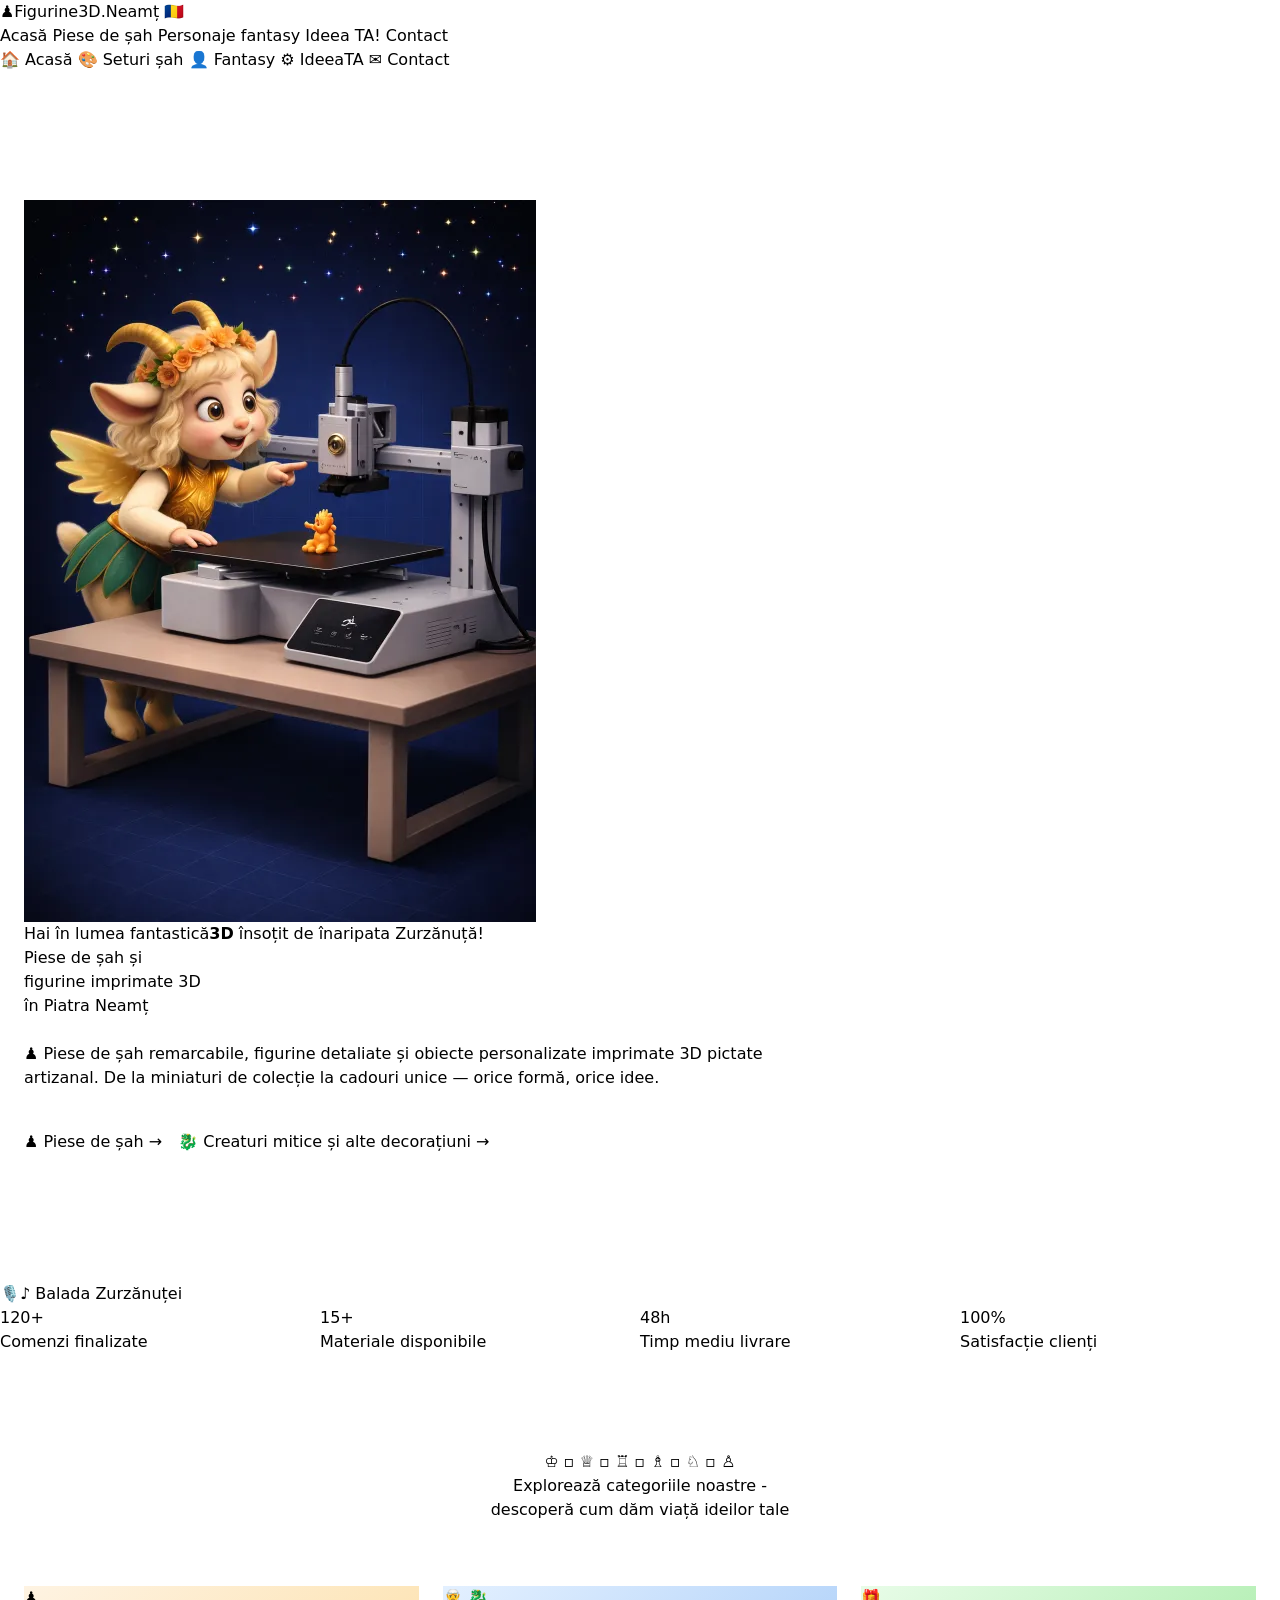
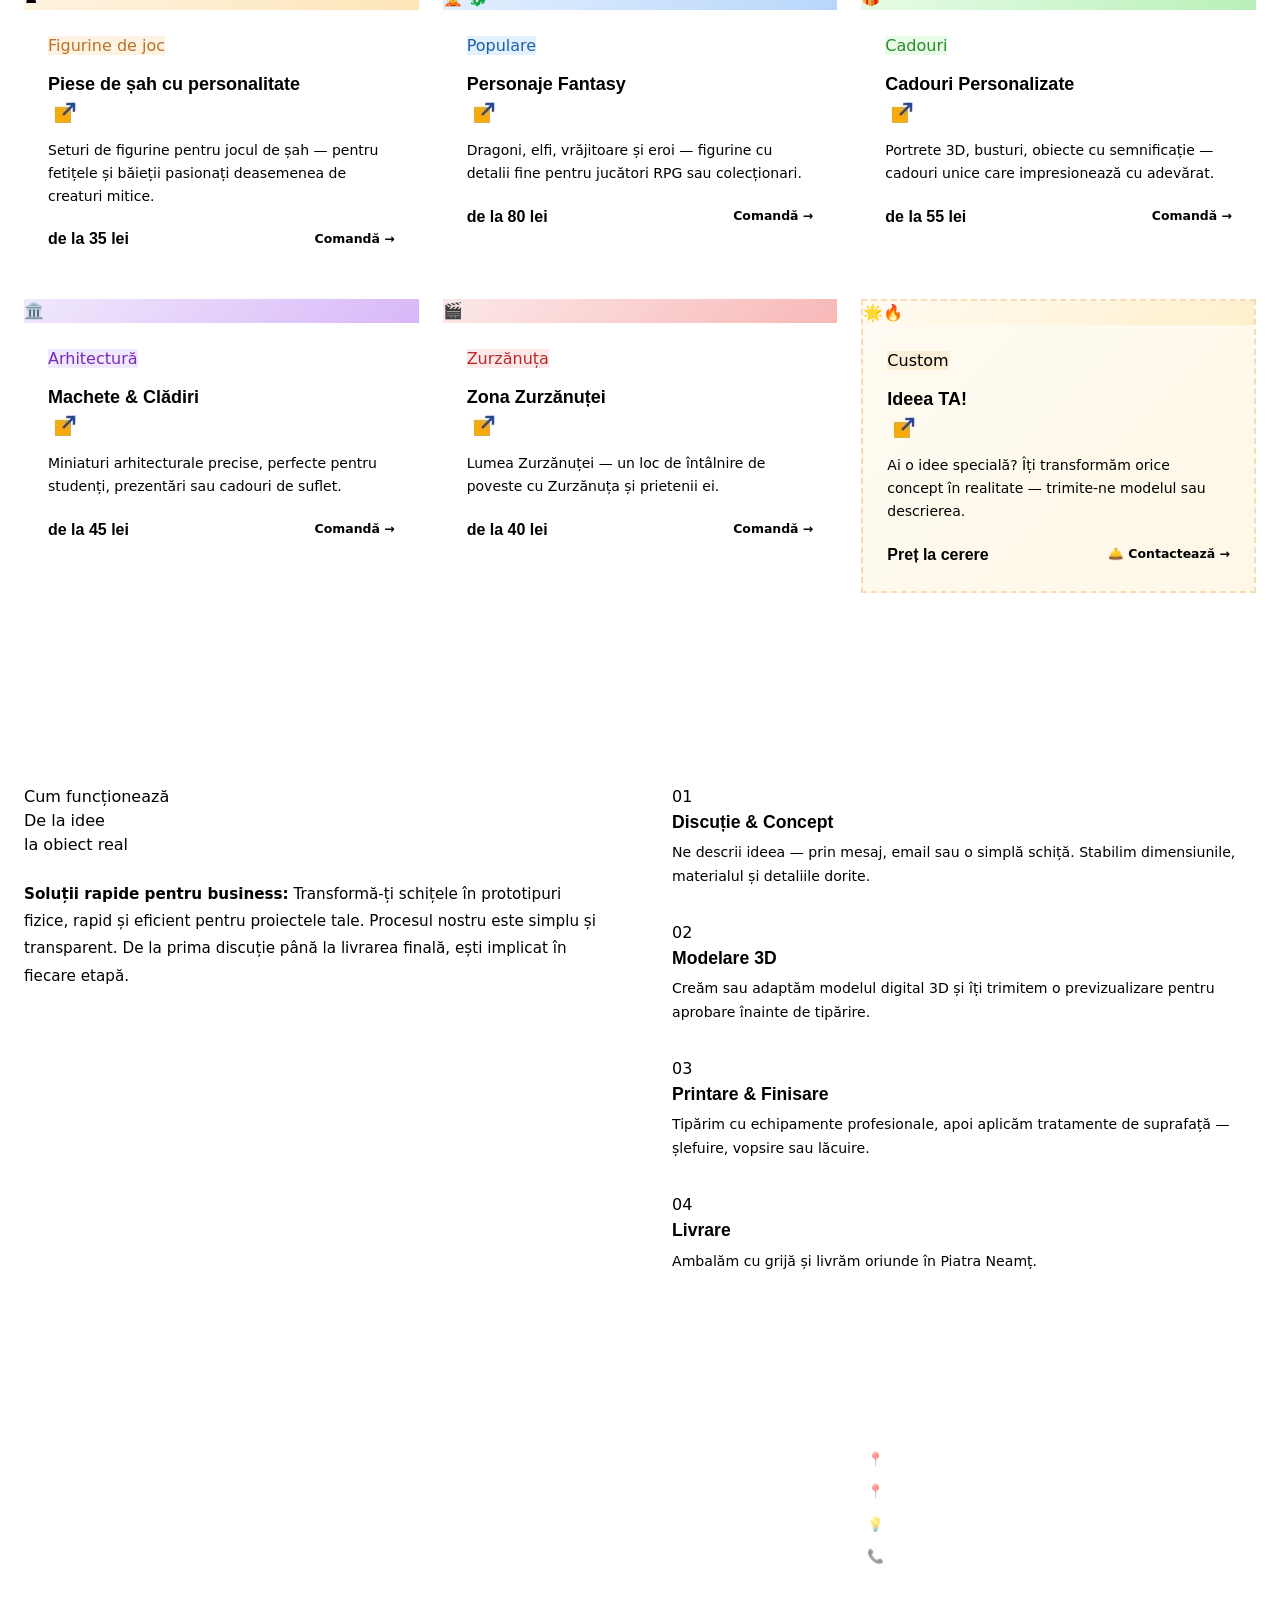
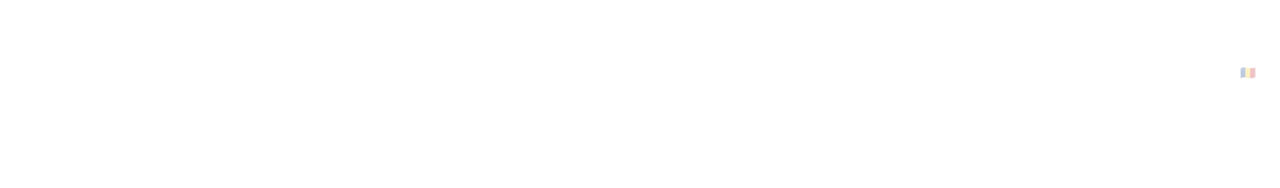
==== index.html @ 8fbb440c "Add files via upload" ====
<!DOCTYPE html>

<html lang="ro"><head><meta http-equiv="Content-Type" content="text/html; charset=UTF-8">
    
  <meta name="viewport" content="width=device-width, initial-scale=1.0">
  <title>Piese de șah imprimate 3D în Piatra Neamț | Figurine3D Neamț</title>
  <meta name="description" content="Realizăm piese de șah imprimate 3D în Piatra Neamț. Figurine personalizate, seturi unice și cadouri creative.">
  <meta name="keywords" content="piese sah 3D, imprimare 3D Piatra Neamt, figurine 3D, set sah 3D, sah personalizat, printare 3D Neamt">
  <meta name="robots" content="index, follow">

    <!-- Open Graph pentru Facebook / WhatsApp -->
  <meta property="og:title" content="Piese de șah 3D în Piatra Neamț – modele personalizate" />
  <meta property="og:description" content="Atelier 3D în Piatra Neamț – piese de șah, personaje fantasy și obiecte personalizate imprimate și pictate manual." />
  <meta property="og:image" content="https://figurine3d.page.gd/img/imprimare_piese_sah_3D.webp" />
  <meta property="og:url" content="https://figurine3d.page.gd/" />
  <meta property="og:type" content="website" />
  <meta property="og:locale" content="ro_RO" />

    <!-- Twitter Card -->
  <meta name="twitter:card" content="summary_large_image" />
  <meta name="twitter:title" content="Piese de Șah 3D Imprimate Piatra Neamț" />
  <meta name="twitter:description" content="Figurine 3D artizanale – de la șah la dragoni!" />
  <meta name="twitter:image" content="https://figurine3d.page.gd/img/imprimare_piese_sah_3D.webp" />

  <link rel="canonical" href="https://figurine3d.page.gd">
  <link rel="icon" type="image/svg+xml" href="./css/favicon.svg">
  <link rel="stylesheet" href="./css/style.css">
  <script src="./css/resource"></script><style type="text/css" id="operaUserStyle"></style><style type="text/css" id="operaUserStyle"></style>

  <script type="application/ld+json">
  {
    "@context": "https://schema.org",
    "@type": "LocalBusiness",
    "name": "Figurine3D Neamț",
    "image": "https://figurine3d.page.gd/img/imprimare_piese_sah_3D.webp",
    "address": {
      "@type": "PostalAddress",
      "addressLocality": "Piatra Neamț",
      "addressRegion": "Neamț",
      "addressCountry": "RO"
    },
    "url": "https://figurine3d.page.gd",
    "description": "Atelier de imprimare 3D în Piatra Neamț. Realizăm artizanal piese de șah, figurine și obiecte personalizate."
    "areaServed": "Piatra Neamț"
  }
  </script>

</head>
<body>

<!-- ══════════════════════════════════════
     FLOATING NAVIGATION
══════════════════════════════════════ -->
<nav id="float-nav" role="navigation" aria-label="Navigare principală" class="scrolled">
    <div class="nav-logo">♟️Figurine3D.<span>Neamț 🇷🇴</span></div>
    <div class="nav-divider"></div>
    <a href="../index.html" class="nav-link desktop-only">Acasă</a>
    <a href="../index.html#produse" class="nav-link desktop-only">Piese de șah</a>
    <a href="../figurine.html" class="nav-link desktop-only">Personaje fantasy</a>
    <a href="../index.html#despre" class="nav-link desktop-only">Ideea TA!</a>
    <a href="../contact.html" class="nav-link desktop-only">Contact</a>
    <button id="nav-toggle" aria-label="Deschide meniu" aria-expanded="false">
        <span></span><span></span><span></span>
    </button>
</nav>

<!-- Mobile Dropdown -->
<div id="nav-mobile" role="menu">
    <a href="../index.html" class="nav-link" role="menuitem">🏠 Acasă</a>
    <a href="../index.html#produse" class="nav-link" role="menuitem">🎨 Seturi șah</a>
    <a href="../figurine.html" class="nav-link" role="menuitem">👤 Fantasy</a>
    <a href="../index.html#despre" class="nav-link" role="menuitem">⚙️ IdeeaTA</a>
    <a href="../contact.html" class="nav-link" role="menuitem">✉️ Contact</a>
</div>


<!-- ══════════════════════════════════════
     HERO
══════════════════════════════════════ -->
<section id="hero">
    <div class="hero-grid"></div>
    <div class="hero-glow"></div>
    <div class="hero-glow2"></div>
    <div class="container mx-auto px-6 py-32 hero-content">
      <div class="hero-flex">

          <!-- IMAGINE STÂNGA -->
          <div class="hero-image">
              <img src="img/imprimare_piese_sah_3D.webp" alt="piesa de sah imprimata 3D in Piatra Neamt">
          </div>

          <!-- TEXT DREAPTA -->
          <div class="max-w-3xl">
            <div class="badge">Hai în lumea fantastică<b>3D</b> însoțit de înaripata Zurzănuță!</div>
            <h1 class="hero-title mb-6">
                Piese de șah și<br>
                <span class="accent">figurine imprimate 3D</span><br>
                <span class="accent2">în Piatra Neamț</span>
            </h1>
            <p class="hero-sub mb-10">
                ♟️ Piese de șah remarcabile, figurine detaliate și obiecte personalizate imprimate 3D pictate artizanal.
                De la miniaturi de colecție la cadouri unice — orice formă, orice idee.
            </p>
            <div class="flex flex-wrap gap-4">
                <a href="../index.html#produse" class="btn-primary">
                   ♟️ Piese de șah →
                </a>
                <a href="../figurine.html" class="btn-secondary">
                    🐉 Creaturi mitice și alte decorațiuni →
                </a>
            </div>
        </div>
    </div>
    <!-- Scroll indicator -->
    <div class="absolute bottom-10 left-1/2 -translate-x-1/2 flex flex-col items-center gap-2 opacity-40">
        <span style="font-size:0.65rem;letter-spacing:0.12em;color:#fff;text-transform:uppercase;">Scroll</span>
        <div style="width:1px;height:40px;background:linear-gradient(to bottom,#fff,transparent);animation:scrollLine 2s ease-in-out infinite;"></div>
    </div>
    <style>
        @keyframes scrollLine {
            0% { opacity: 0; transform: scaleY(0); transform-origin: top; }
            50% { opacity: 1; transform: scaleY(1); transform-origin: top; }
            100% { opacity: 0; transform: scaleY(1); transform-origin: bottom; }
        }
    </style>
</section>


<!-- ══════════════════════════════════════
     STATS BAR
══════════════════════════════════════ -->
<div class="stats-bar">
    <div class="music-btn-container">
        <button id="music-toggle" class="music-btn" aria-label="Balada Zurzănuței">
            <span id="music-icon">🎙️♪</span>
            <span id="music-text">Balada Zurzănuței</span>
        </button>
    </div>

    <div class="container mx-auto">
        <div class="grid grid-cols-2 md:grid-cols-4">
            <div class="stat-item reveal visible">
                <div class="stat-num">120<span class="acc">+</span></div>
                <div class="stat-label">Comenzi finalizate</div>
            </div>
            <div class="stat-item reveal visible" style="transition-delay:0.1s">
                <div class="stat-num">15<span class="acc">+</span></div>
                <div class="stat-label">Materiale disponibile</div>
            </div>
            <div class="stat-item reveal visible" style="transition-delay:0.2s">
                <div class="stat-num">48<span class="acc">h</span></div>
                <div class="stat-label">Timp mediu livrare</div>
            </div>
            <div class="stat-item reveal visible" style="transition-delay:0.3s">
                <div class="stat-num">100<span class="acc">%</span></div>
                <div class="stat-label">Satisfacție clienți</div>
            </div>
        </div>
    </div>
</div>


<!-- ══════════════════════════════════════
     PRODUSE
══════════════════════════════════════ -->
<section id="produse" class="py-24 bg-white">
    <div class="container mx-auto px-6">
        <div class="text-center mb-16 reveal visible">
            <div class="section-title">♔︎ ▫ ♕︎ ▫ ♖︎ ▫ ♗︎ ▫ ♘︎ ▫ ♙︎</div>
            <h2 class="section-title">Explorează categoriile noastre -<br>descoperă cum dăm viață ideilor tale</h2>
        </div>
        <div class="grid grid-cols-1 sm:grid-cols-2 lg:grid-cols-3 gap-6">

            <div class="product-card reveal visible">
                <a href="../contact.html"><div class="card-img" style="background:linear-gradient(135deg,#fef3e2,#fde5b8);">♟️</div></a>
                <div class="p-6">
                    <span class="tag" style="background:#fef3e2;color:#b8722a;">Figurine de joc</span>
                    <h3 class="font-bold text-lg mt-3 mb-2" style="font-family:&#39;Outfit&#39;,sans-serif;color:var(--navy)"><a href="../contact.html">Piese de șah cu personalitate<img src="img/extern.webp" alt="extern"></a></h3>
                    <p class="text-sm leading-relaxed" style="color:var(--muted)">Seturi  de figurine pentru jocul de șah —  pentru fetițele și băieții pasionați deasemenea de creaturi mitice.</p>
                    <div class="flex items-center justify-between mt-5">
                        <span class="font-bold" style="font-family:&#39;Outfit&#39;,sans-serif;color:var(--slate)">de la <span style="color:var(--accent)">35 lei</span></span>
                        <a href="../contact.html" style="font-size:0.78rem;font-weight:600;color:var(--accent);text-decoration:none;">Comandă →</a>
                    </div>
                </div>
            </div>

            <div class="product-card reveal visible" style="transition-delay:0.1s">
                <a href="../figurine.html"><div class="card-img" style="background:linear-gradient(135deg,#e3f0ff,#b8d6fa);">🧝 🐉</div></a>
                <div class="p-6">
                    <span class="tag" style="background:#e3f0ff;color:#1e5fa0;">Populare</span>
                    <h3 class="font-bold text-lg mt-3 mb-2" style="font-family:&#39;Outfit&#39;,sans-serif;color:var(--navy)"><a href="../figurine.html">Personaje Fantasy<img src="img/extern.webp" alt="extern"></a></h3>
                    <p class="text-sm leading-relaxed" style="color:var(--muted)">Dragoni, elfi, vrăjitoare și eroi — figurine cu detalii fine pentru jucători RPG sau colecționari.</p>
                    <div class="flex items-center justify-between mt-5">
                        <span class="font-bold" style="font-family:&#39;Outfit&#39;,sans-serif;color:var(--slate)">de la <span style="color:var(--accent)">80 lei</span></span>
                        <a href="../figurine.html" style="font-size:0.78rem;font-weight:600;color:var(--accent);text-decoration:none;">Comandă →</a>
                    </div>
                </div>
            </div>

            <div class="product-card reveal visible" style="transition-delay:0.2s">
                <a href="../contact.html"><div class="card-img" style="background:linear-gradient(135deg,#e8fce8,#b8f0b8);">🎁</div></a>
                <div class="p-6">
                    <span class="tag" style="background:#e8fce8;color:#2a8a2a;">Cadouri</span>
                    <h3 class="font-bold text-lg mt-3 mb-2" style="font-family:&#39;Outfit&#39;,sans-serif;color:var(--navy)"><a href="../contact.html">Cadouri Personalizate<img src="img/extern.webp" alt="extern"></a></h3>
                    <p class="text-sm leading-relaxed" style="color:var(--muted)">Portrete 3D, busturi, obiecte cu semnificație — cadouri unice care impresionează cu adevărat.</p>
                    <div class="flex items-center justify-between mt-5">
                        <span class="font-bold" style="font-family:&#39;Outfit&#39;,sans-serif;color:var(--slate)">de la <span style="color:var(--accent)">55 lei</span></span>
                        <a href="../contact.html" style="font-size:0.78rem;font-weight:600;color:var(--accent);text-decoration:none;">Comandă →</a>
                    </div>
                </div>
            </div>

            <div class="product-card reveal visible" style="transition-delay:0.1s">
                <a href="../contact.html"><div class="card-img" style="background:linear-gradient(135deg,#f0e8fc,#d8b8f8);">🏛️</div></a>
                <div class="p-6">
                    <span class="tag" style="background:#f0e8fc;color:#7a2ab8;">Arhitectură</span>
                    <h3 class="font-bold text-lg mt-3 mb-2" style="font-family:&#39;Outfit&#39;,sans-serif;color:var(--navy)"><a href="../contact.html">Machete &amp; Clădiri<img src="img/extern.webp" alt="extern"></a></h3>
                    <p class="text-sm leading-relaxed" style="color:var(--muted)">Miniaturi arhitecturale precise, perfecte pentru studenți, prezentări sau cadouri de suflet.</p>
                    <div class="flex items-center justify-between mt-5">
                        <span class="font-bold" style="font-family:&#39;Outfit&#39;,sans-serif;color:var(--slate)">de la <span style="color:var(--accent)">45 lei</span></span>
                        <a href="../contact.html" style="font-size:0.78rem;font-weight:600;color:var(--accent);text-decoration:none;">Comandă →</a>
                    </div>
                </div>
            </div>

            <div class="product-card reveal visible" style="transition-delay:0.2s">
                <a href="../contact.html"><div class="card-img" style="background:linear-gradient(135deg,#fce8e8,#f8b8b8);">🎬</div></a>
                <div class="p-6">
                    <span class="tag" style="background:#fce8e8;color:#b82a2a;">Zurzănuța</span>
                    <h3 class="font-bold text-lg mt-3 mb-2" style="font-family:&#39;Outfit&#39;,sans-serif;color:var(--navy)"><a href="../contact.html">Zona Zurzănuței<img src="img/extern.webp" alt="extern"></a></h3>
                    <p class="text-sm leading-relaxed" style="color:var(--muted)">Lumea Zurzănuței — un loc de întâlnire de poveste cu Zurzănuța și prietenii ei.</p>
                    <div class="flex items-center justify-between mt-5">
                        <span class="font-bold" style="font-family:&#39;Outfit&#39;,sans-serif;color:var(--slate)">de la <span style="color:var(--accent)">40 lei</span></span>
                        <a href="../contact.html" style="font-size:0.78rem;font-weight:600;color:var(--accent);text-decoration:none;">Comandă →</a>
                    </div>
                </div>
            </div>

            <div class="product-card reveal visible" style="transition-delay:0.3s;border:2px dashed rgba(232,168,76,0.35);background:linear-gradient(135deg,#fffbf2,#fff8e8);">
                <a href="../contact.html"><div class="card-img" style="background:linear-gradient(135deg,#fffbf2,#fff0cc);">🌟🔥</div></a>
                <div class="p-6">
                    <span class="tag" style="background:rgba(232,168,76,0.15);color:var(--accent);">Custom</span>
                    <h3 class="font-bold text-lg mt-3 mb-2" style="font-family:&#39;Outfit&#39;,sans-serif;color:var(--navy)"><a href="../contact.html">Ideea TA!<img src="img/extern.webp" alt="extern"></a></h3>
                    <p class="text-sm leading-relaxed" style="color:var(--muted)">Ai o idee specială? Îți transformăm orice concept în realitate — trimite-ne modelul sau descrierea.</p>
                    <div class="flex items-center justify-between mt-5">
                        <span class="font-bold" style="font-family:&#39;Outfit&#39;,sans-serif;color:var(--slate)">Preț <span style="color:var(--accent)">la cerere</span></span>
                        <a href="../contact.html" style="font-size:0.78rem;font-weight:600;color:var(--accent);text-decoration:none;">🛎️ Contactează →</a>
                    </div>
                </div>
            </div>

        </div>
    </div>
</section>


<!-- ══════════════════════════════════════
     PROCES
══════════════════════════════════════ -->
<section id="proces" class="py-24" style="background:var(--light)">
    <div class="container mx-auto px-6">
        <div class="grid md:grid-cols-2 gap-16 items-start">
            <div class="reveal visible">
                <div class="section-label">Cum funcționează</div>
                <h2 class="section-title mb-6">De la idee<br>la obiect real</h2>
                <p style="color:var(--muted);line-height:1.8;font-size:0.95rem;">
                    <b>Soluții rapide pentru business:</b> Transformă-ți schițele în prototipuri fizice,
		    rapid și eficient pentru proiectele tale. Procesul nostru este simplu și transparent.
		    De la prima discuție până la livrarea finală, ești implicat în fiecare etapă.
                </p>
            </div>
            <div class="flex flex-col gap-8">

                <div class="process-step reveal visible">
                    <div class="step-num">01</div>
                    <div>
                        <h4 style="font-family:&#39;Outfit&#39;,sans-serif;font-weight:700;font-size:1.1rem;color:var(--navy);margin-bottom:6px;">Discuție &amp; Concept</h4>
                        <p style="color:var(--muted);font-size:0.88rem;line-height:1.7;">Ne descrii ideea — prin mesaj, email sau o simplă schiță. Stabilim dimensiunile, materialul și detaliile dorite.</p>
                    </div>
                </div>

                <div class="process-step reveal visible" style="transition-delay:0.15s">
                    <div class="step-num">02</div>
                    <div>
                        <h4 style="font-family:&#39;Outfit&#39;,sans-serif;font-weight:700;font-size:1.1rem;color:var(--navy);margin-bottom:6px;">Modelare 3D</h4>
                        <p style="color:var(--muted);font-size:0.88rem;line-height:1.7;">Creăm sau adaptăm modelul digital 3D și îți trimitem o previzualizare pentru aprobare înainte de tipărire.</p>
                    </div>
                </div>

                <div class="process-step reveal visible" style="transition-delay:0.25s">
                    <div class="step-num">03</div>
                    <div>
                        <h4 style="font-family:&#39;Outfit&#39;,sans-serif;font-weight:700;font-size:1.1rem;color:var(--navy);margin-bottom:6px;">Printare &amp; Finisare</h4>
                        <p style="color:var(--muted);font-size:0.88rem;line-height:1.7;">Tipărim cu echipamente profesionale, apoi aplicăm tratamente de suprafață — șlefuire, vopsire sau lăcuire.</p>
                    </div>
                </div>

                <div class="process-step reveal visible" style="transition-delay:0.35s">
                    <div class="step-num">04</div>
                    <div>
                        <h4 style="font-family:&#39;Outfit&#39;,sans-serif;font-weight:700;font-size:1.1rem;color:var(--navy);margin-bottom:6px;">Livrare</h4>
                        <p style="color:var(--muted);font-size:0.88rem;line-height:1.7;">Ambalăm cu grijă și livrăm oriunde în Piatra Neamț.</p>
                    </div>
                </div>

            </div>
        </div>
    </div>
</section>


<!-- ══════════════════════════════════════
     DESPRE
══════════════════════════════════════ -->

<!-- ══════════════════════════════════════
     CONTACT
══════════════════════════════════════ -->


<!-- ══════════════════════════════════════
     FOOTER
══════════════════════════════════════ -->
<footer>
    <div class="container mx-auto px-6 py-12">
        <div class="grid sm:grid-cols-2 md:grid-cols-3 gap-8 mb-10">
            <div>
                <div style="font-family:&#39;Outfit&#39;,sans-serif;font-weight:900;font-size:1.4rem;color:#fff;letter-spacing:-0.02em;margin-bottom:10px;">Figurine3D.<span style="color:var(--accent)">Neamț</span></div>
                <p style="font-size:0.82rem;line-height:1.8;color:rgba(255,255,255,0.4);">Figurine și obiecte personalizate imprimate 3D din Piatra Neamț, pentru toată România.</p>
            </div>
            <div>
                <div style="font-size:0.72rem;font-weight:700;letter-spacing:0.12em;color:rgba(255,255,255,0.3);text-transform:uppercase;margin-bottom:14px;">Navigare</div>
                <div class="flex flex-col gap-3">
                    <a href="../index.html" style="font-size:0.85rem;color:rgba(255,255,255,0.55);text-decoration:none;transition:color 0.2s;" onmouseover="this.style.color=&#39;#e8a84c&#39;" onmouseout="this.style.color=&#39;rgba(255,255,255,0.55)&#39;">Acasă</a>
                    <a href="../index.html#produse" style="font-size:0.85rem;color:rgba(255,255,255,0.55);text-decoration:none;transition:color 0.2s;" onmouseover="this.style.color=&#39;#e8a84c&#39;" onmouseout="this.style.color=&#39;rgba(255,255,255,0.55)&#39;">Piese de șah</a>
                    <a href="../figurine.html" style="font-size:0.85rem;color:rgba(255,255,255,0.55);text-decoration:none;transition:color 0.2s;" onmouseover="this.style.color=&#39;#e8a84c&#39;" onmouseout="this.style.color=&#39;rgba(255,255,255,0.55)&#39;">Personaje fantasy</a>
                    <a href="../index.html#despre" style="font-size:0.85rem;color:rgba(255,255,255,0.55);text-decoration:none;transition:color 0.2s;" onmouseover="this.style.color=&#39;#e8a84c&#39;" onmouseout="this.style.color=&#39;rgba(255,255,255,0.55)&#39;">Ideea TA!</a>
                    <a href="../contact.html" style="font-size:0.85rem;color:rgba(255,255,255,0.55);text-decoration:none;transition:color 0.2s;" onmouseover="this.style.color=&#39;#e8a84c&#39;" onmouseout="this.style.color=&#39;rgba(255,255,255,0.55)&#39;">Contact</a>
                </div>
            </div>
            <div>
                <div style="font-size:0.72rem;font-weight:700;letter-spacing:0.12em;color:rgba(255,255,255,0.3);text-transform:uppercase;margin-bottom:14px;">Contact rapid</div>
                <div class="flex flex-col gap-3">
                    <span style="font-size:0.85rem;color:rgba(255,255,255,0.55);">📍 strada Ion Creangă nr.12</span>
                    <span style="font-size:0.85rem;color:rgba(255,255,255,0.55);">📍 610102 Piatra Neamț, Neamț</span>
                    <a href="https://www.facebook.com/iuli.necula" style="font-size:0.85rem;color:rgba(255,255,255,0.55);text-decoration:none;">💡 iuli.necula Ѫ facebook</a>
                    <a href="tel:+407x11x16x9" style="font-size:0.85rem;color:rgba(255,255,255,0.55);text-decoration:none;">📞 +40 7x1 1x1 6x9</a>
                </div>
            </div>
        </div>
        <div style="border-top:1px solid rgba(255,255,255,0.07);padding-top:24px;display:flex;flex-wrap:wrap;justify-content:space-between;align-items:center;gap:12px;">
            <span style="font-size:0.78rem;color:rgba(255,255,255,0.25);">© 2026 Figurine3D.Neamț · Toate drepturile rezervate</span>
            <span style="font-size:0.78rem;color:rgba(255,255,255,0.25);">Piatra Neamț · România 🇷🇴</span>
        </div>
<p style="color:rgba(255,255,255,0.55);font-size:0.9rem;line-height:1.8;margin-bottom:32px;">Acest site este un proiect independent și nu este afiliat cu nicio entitate publică sau companie de printare 3D.</p>
    </div>
</footer>

<!-- Background Music -->
<audio id="bg-music" loop preload="none">
    <source src="music/muzica.m4a" type="audio/mp4">   <!-- AAC - cel mai bun -->
    <source src="music/balada.mp3" type="audio/mpeg">   <!-- fallback -->
    Browserul tău nu suportă redarea audio.
</audio>

<!-- ══════════════════════════════════════
     JAVASCRIPT
══════════════════════════════════════ -->
<script src="./css/scroll.js"></script>


</body></html>
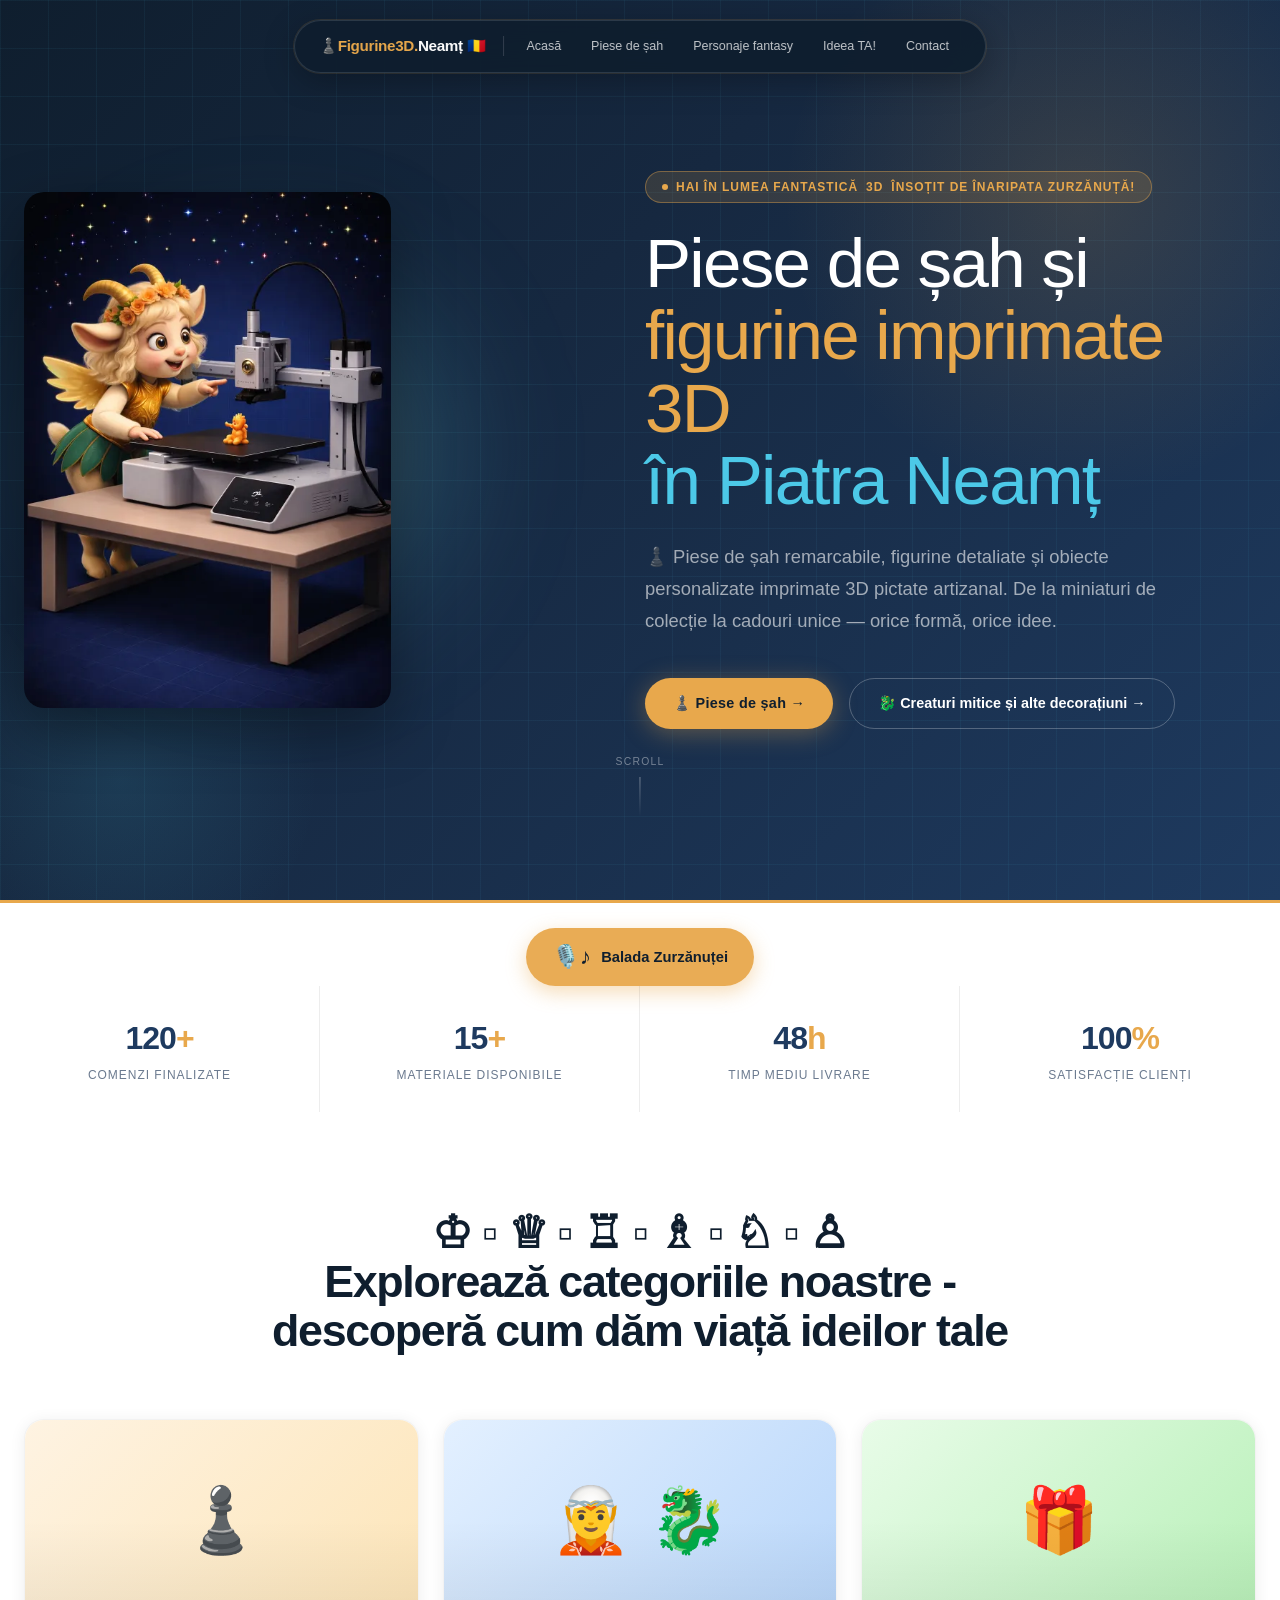
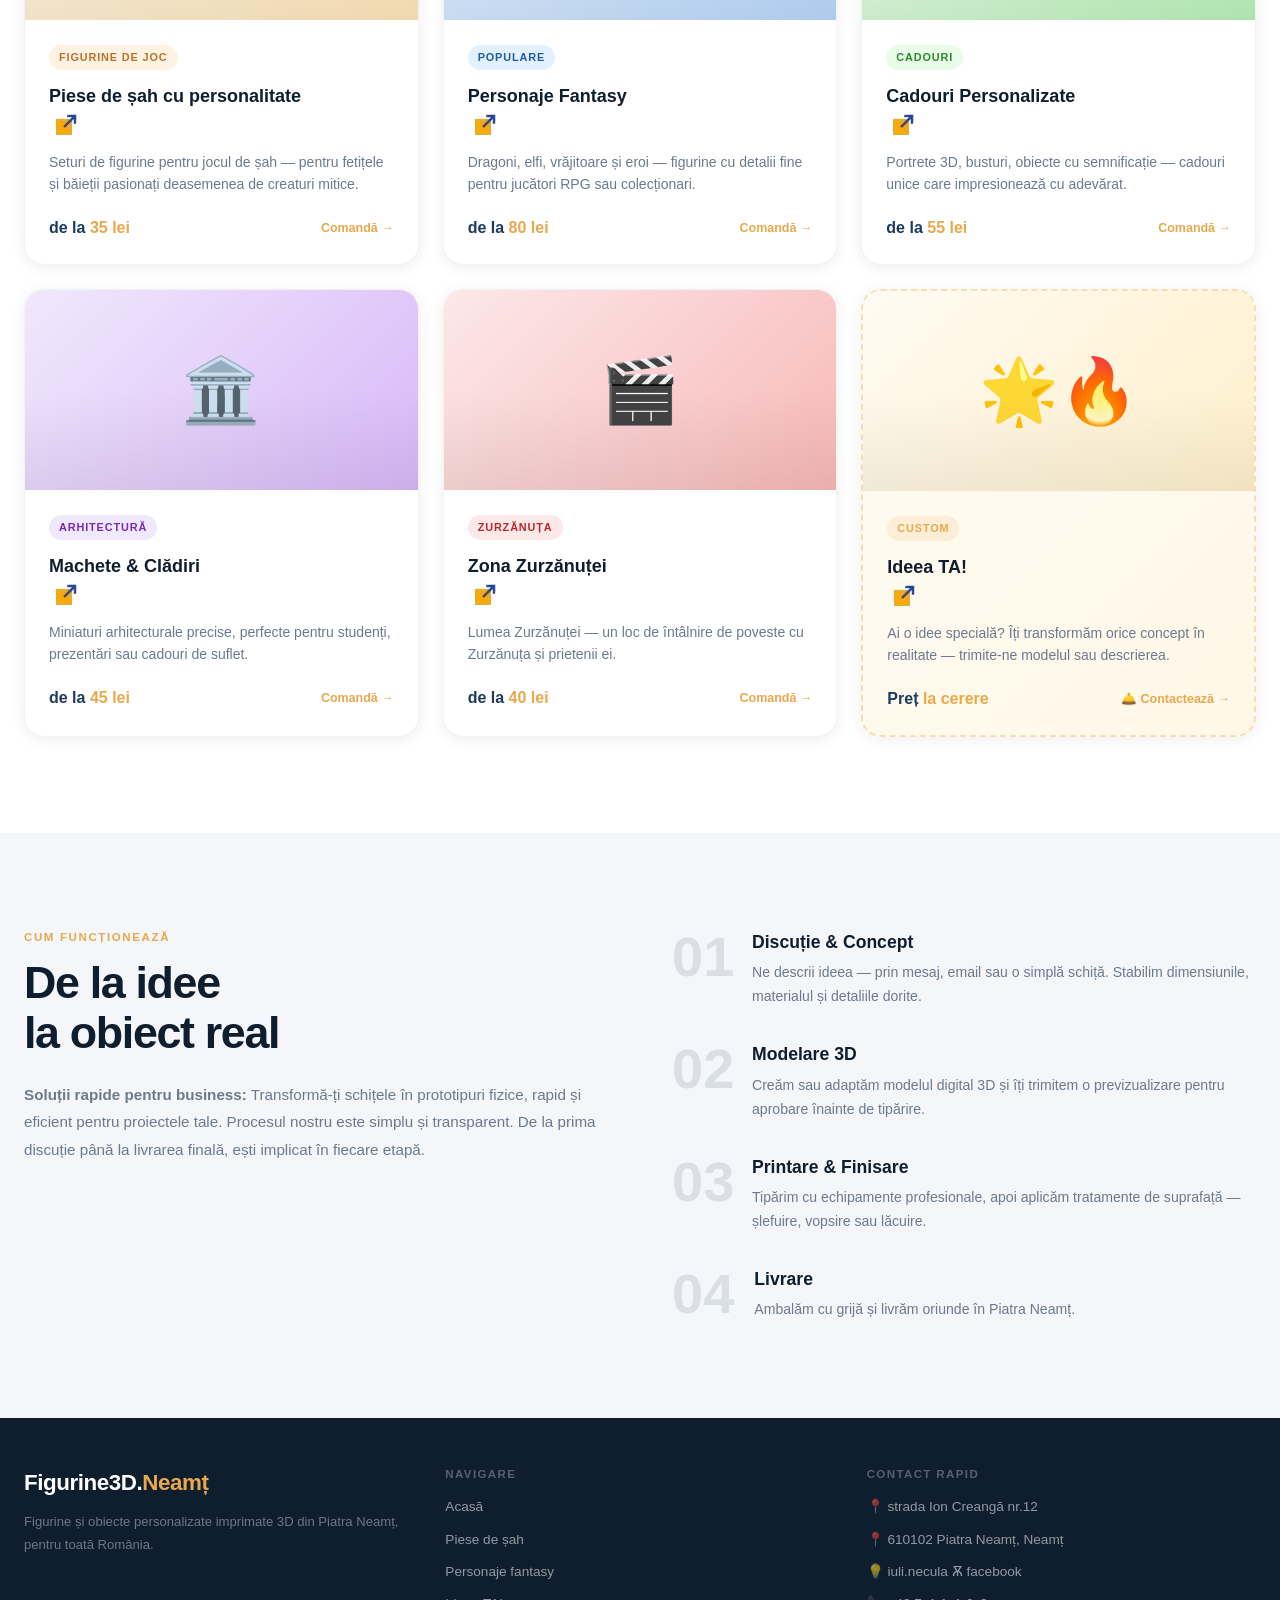
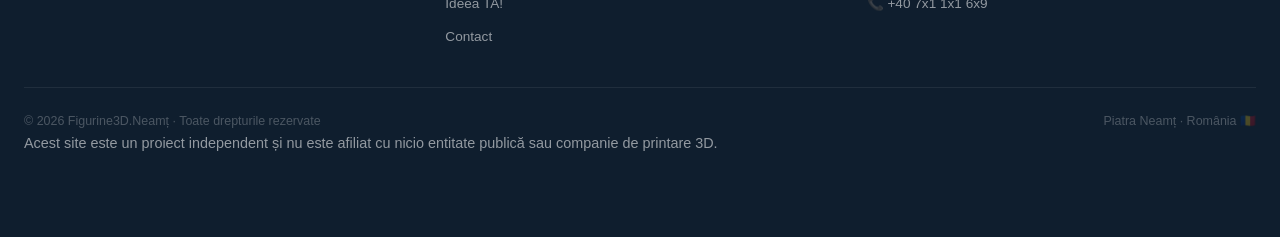
==== commit 40a25a0a: "Add files via upload" ====
--- a/index.html
+++ b/index.html
@@ -54,11 +54,11 @@
 <nav id="float-nav" role="navigation" aria-label="Navigare principală" class="scrolled">
     <div class="nav-logo">♟️Figurine3D.<span>Neamț 🇷🇴</span></div>
     <div class="nav-divider"></div>
-    <a href="../index.html" class="nav-link desktop-only">Acasă</a>
-    <a href="../index.html#produse" class="nav-link desktop-only">Piese de șah</a>
-    <a href="../figurine.html" class="nav-link desktop-only">Personaje fantasy</a>
-    <a href="../index.html#despre" class="nav-link desktop-only">Ideea TA!</a>
-    <a href="../contact.html" class="nav-link desktop-only">Contact</a>
+    <a href="index.html" class="nav-link desktop-only">Acasă</a>
+    <a href="sah.html" class="nav-link desktop-only">Piese de șah</a>
+    <a href="figurine.html" class="nav-link desktop-only">Personaje fantasy</a>
+    <a href="index.html#despre" class="nav-link desktop-only">Ideea TA!</a>
+    <a href="contact.html" class="nav-link desktop-only">Contact</a>
     <button id="nav-toggle" aria-label="Deschide meniu" aria-expanded="false">
         <span></span><span></span><span></span>
     </button>
@@ -66,11 +66,11 @@
 
 <!-- Mobile Dropdown -->
 <div id="nav-mobile" role="menu">
-    <a href="../index.html" class="nav-link" role="menuitem">🏠 Acasă</a>
-    <a href="../index.html#produse" class="nav-link" role="menuitem">🎨 Seturi șah</a>
-    <a href="../figurine.html" class="nav-link" role="menuitem">👤 Fantasy</a>
-    <a href="../index.html#despre" class="nav-link" role="menuitem">⚙️ IdeeaTA</a>
-    <a href="../contact.html" class="nav-link" role="menuitem">✉️ Contact</a>
+    <a href="index.html" class="nav-link" role="menuitem">🏠 Acasă</a>
+    <a href="sah.html" class="nav-link" role="menuitem">🎨 Seturi șah</a>
+    <a href="figurine.html" class="nav-link" role="menuitem">👤 Fantasy</a>
+    <a href="index.html#despre" class="nav-link" role="menuitem">⚙️ IdeeaTA</a>
+    <a href="contact.html" class="nav-link" role="menuitem">✉️ Contact</a>
 </div>
 
 
@@ -102,10 +102,10 @@
                 De la miniaturi de colecție la cadouri unice — orice formă, orice idee.
             </p>
             <div class="flex flex-wrap gap-4">
-                <a href="../index.html#produse" class="btn-primary">
+                <a href="sah.html" class="btn-primary">
                    ♟️ Piese de șah →
                 </a>
-                <a href="../figurine.html" class="btn-secondary">
+                <a href="figurine.html" class="btn-secondary">
                     🐉 Creaturi mitice și alte decorațiuni →
                 </a>
             </div>
@@ -172,79 +172,79 @@
         <div class="grid grid-cols-1 sm:grid-cols-2 lg:grid-cols-3 gap-6">
 
             <div class="product-card reveal visible">
-                <a href="../contact.html"><div class="card-img" style="background:linear-gradient(135deg,#fef3e2,#fde5b8);">♟️</div></a>
+                <a href="contact.html"><div class="card-img" style="background:linear-gradient(135deg,#fef3e2,#fde5b8);">♟️</div></a>
                 <div class="p-6">
                     <span class="tag" style="background:#fef3e2;color:#b8722a;">Figurine de joc</span>
-                    <h3 class="font-bold text-lg mt-3 mb-2" style="font-family:&#39;Outfit&#39;,sans-serif;color:var(--navy)"><a href="../contact.html">Piese de șah cu personalitate<img src="img/extern.webp" alt="extern"></a></h3>
+                    <h3 class="font-bold text-lg mt-3 mb-2" style="font-family:&#39;Outfit&#39;,sans-serif;color:var(--navy)"><a href="contact.html">Piese de șah cu personalitate<img src="img/extern.webp" alt="extern"></a></h3>
                     <p class="text-sm leading-relaxed" style="color:var(--muted)">Seturi  de figurine pentru jocul de șah —  pentru fetițele și băieții pasionați deasemenea de creaturi mitice.</p>
                     <div class="flex items-center justify-between mt-5">
                         <span class="font-bold" style="font-family:&#39;Outfit&#39;,sans-serif;color:var(--slate)">de la <span style="color:var(--accent)">35 lei</span></span>
-                        <a href="../contact.html" style="font-size:0.78rem;font-weight:600;color:var(--accent);text-decoration:none;">Comandă →</a>
+                        <a href="contact.html" style="font-size:0.78rem;font-weight:600;color:var(--accent);text-decoration:none;">Comandă →</a>
                     </div>
                 </div>
             </div>
 
             <div class="product-card reveal visible" style="transition-delay:0.1s">
-                <a href="../figurine.html"><div class="card-img" style="background:linear-gradient(135deg,#e3f0ff,#b8d6fa);">🧝 🐉</div></a>
+                <a href="figurine.html"><div class="card-img" style="background:linear-gradient(135deg,#e3f0ff,#b8d6fa);">🧝 🐉</div></a>
                 <div class="p-6">
                     <span class="tag" style="background:#e3f0ff;color:#1e5fa0;">Populare</span>
-                    <h3 class="font-bold text-lg mt-3 mb-2" style="font-family:&#39;Outfit&#39;,sans-serif;color:var(--navy)"><a href="../figurine.html">Personaje Fantasy<img src="img/extern.webp" alt="extern"></a></h3>
+                    <h3 class="font-bold text-lg mt-3 mb-2" style="font-family:&#39;Outfit&#39;,sans-serif;color:var(--navy)"><a href="figurine.html">Personaje Fantasy<img src="img/extern.webp" alt="extern"></a></h3>
                     <p class="text-sm leading-relaxed" style="color:var(--muted)">Dragoni, elfi, vrăjitoare și eroi — figurine cu detalii fine pentru jucători RPG sau colecționari.</p>
                     <div class="flex items-center justify-between mt-5">
                         <span class="font-bold" style="font-family:&#39;Outfit&#39;,sans-serif;color:var(--slate)">de la <span style="color:var(--accent)">80 lei</span></span>
-                        <a href="../figurine.html" style="font-size:0.78rem;font-weight:600;color:var(--accent);text-decoration:none;">Comandă →</a>
+                        <a href="figurine.html" style="font-size:0.78rem;font-weight:600;color:var(--accent);text-decoration:none;">Comandă →</a>
                     </div>
                 </div>
             </div>
 
             <div class="product-card reveal visible" style="transition-delay:0.2s">
-                <a href="../contact.html"><div class="card-img" style="background:linear-gradient(135deg,#e8fce8,#b8f0b8);">🎁</div></a>
+                <a href="contact.html"><div class="card-img" style="background:linear-gradient(135deg,#e8fce8,#b8f0b8);">🎁</div></a>
                 <div class="p-6">
                     <span class="tag" style="background:#e8fce8;color:#2a8a2a;">Cadouri</span>
-                    <h3 class="font-bold text-lg mt-3 mb-2" style="font-family:&#39;Outfit&#39;,sans-serif;color:var(--navy)"><a href="../contact.html">Cadouri Personalizate<img src="img/extern.webp" alt="extern"></a></h3>
+                    <h3 class="font-bold text-lg mt-3 mb-2" style="font-family:&#39;Outfit&#39;,sans-serif;color:var(--navy)"><a href="contact.html">Cadouri Personalizate<img src="img/extern.webp" alt="extern"></a></h3>
                     <p class="text-sm leading-relaxed" style="color:var(--muted)">Portrete 3D, busturi, obiecte cu semnificație — cadouri unice care impresionează cu adevărat.</p>
                     <div class="flex items-center justify-between mt-5">
                         <span class="font-bold" style="font-family:&#39;Outfit&#39;,sans-serif;color:var(--slate)">de la <span style="color:var(--accent)">55 lei</span></span>
-                        <a href="../contact.html" style="font-size:0.78rem;font-weight:600;color:var(--accent);text-decoration:none;">Comandă →</a>
+                        <a href="contact.html" style="font-size:0.78rem;font-weight:600;color:var(--accent);text-decoration:none;">Comandă →</a>
                     </div>
                 </div>
             </div>
 
             <div class="product-card reveal visible" style="transition-delay:0.1s">
-                <a href="../contact.html"><div class="card-img" style="background:linear-gradient(135deg,#f0e8fc,#d8b8f8);">🏛️</div></a>
+                <a href="contact.html"><div class="card-img" style="background:linear-gradient(135deg,#f0e8fc,#d8b8f8);">🏛️</div></a>
                 <div class="p-6">
                     <span class="tag" style="background:#f0e8fc;color:#7a2ab8;">Arhitectură</span>
-                    <h3 class="font-bold text-lg mt-3 mb-2" style="font-family:&#39;Outfit&#39;,sans-serif;color:var(--navy)"><a href="../contact.html">Machete &amp; Clădiri<img src="img/extern.webp" alt="extern"></a></h3>
+                    <h3 class="font-bold text-lg mt-3 mb-2" style="font-family:&#39;Outfit&#39;,sans-serif;color:var(--navy)"><a href="contact.html">Machete &amp; Clădiri<img src="img/extern.webp" alt="extern"></a></h3>
                     <p class="text-sm leading-relaxed" style="color:var(--muted)">Miniaturi arhitecturale precise, perfecte pentru studenți, prezentări sau cadouri de suflet.</p>
                     <div class="flex items-center justify-between mt-5">
                         <span class="font-bold" style="font-family:&#39;Outfit&#39;,sans-serif;color:var(--slate)">de la <span style="color:var(--accent)">45 lei</span></span>
-                        <a href="../contact.html" style="font-size:0.78rem;font-weight:600;color:var(--accent);text-decoration:none;">Comandă →</a>
+                        <a href="contact.html" style="font-size:0.78rem;font-weight:600;color:var(--accent);text-decoration:none;">Comandă →</a>
                     </div>
                 </div>
             </div>
 
             <div class="product-card reveal visible" style="transition-delay:0.2s">
-                <a href="../contact.html"><div class="card-img" style="background:linear-gradient(135deg,#fce8e8,#f8b8b8);">🎬</div></a>
+                <a href="contact.html"><div class="card-img" style="background:linear-gradient(135deg,#fce8e8,#f8b8b8);">🎬</div></a>
                 <div class="p-6">
                     <span class="tag" style="background:#fce8e8;color:#b82a2a;">Zurzănuța</span>
-                    <h3 class="font-bold text-lg mt-3 mb-2" style="font-family:&#39;Outfit&#39;,sans-serif;color:var(--navy)"><a href="../contact.html">Zona Zurzănuței<img src="img/extern.webp" alt="extern"></a></h3>
+                    <h3 class="font-bold text-lg mt-3 mb-2" style="font-family:&#39;Outfit&#39;,sans-serif;color:var(--navy)"><a href="contact.html">Zona Zurzănuței<img src="img/extern.webp" alt="extern"></a></h3>
                     <p class="text-sm leading-relaxed" style="color:var(--muted)">Lumea Zurzănuței — un loc de întâlnire de poveste cu Zurzănuța și prietenii ei.</p>
                     <div class="flex items-center justify-between mt-5">
                         <span class="font-bold" style="font-family:&#39;Outfit&#39;,sans-serif;color:var(--slate)">de la <span style="color:var(--accent)">40 lei</span></span>
-                        <a href="../contact.html" style="font-size:0.78rem;font-weight:600;color:var(--accent);text-decoration:none;">Comandă →</a>
+                        <a href="contact.html" style="font-size:0.78rem;font-weight:600;color:var(--accent);text-decoration:none;">Comandă →</a>
                     </div>
                 </div>
             </div>
 
             <div class="product-card reveal visible" style="transition-delay:0.3s;border:2px dashed rgba(232,168,76,0.35);background:linear-gradient(135deg,#fffbf2,#fff8e8);">
-                <a href="../contact.html"><div class="card-img" style="background:linear-gradient(135deg,#fffbf2,#fff0cc);">🌟🔥</div></a>
+                <a href="contact.html"><div class="card-img" style="background:linear-gradient(135deg,#fffbf2,#fff0cc);">🌟🔥</div></a>
                 <div class="p-6">
                     <span class="tag" style="background:rgba(232,168,76,0.15);color:var(--accent);">Custom</span>
-                    <h3 class="font-bold text-lg mt-3 mb-2" style="font-family:&#39;Outfit&#39;,sans-serif;color:var(--navy)"><a href="../contact.html">Ideea TA!<img src="img/extern.webp" alt="extern"></a></h3>
+                    <h3 class="font-bold text-lg mt-3 mb-2" style="font-family:&#39;Outfit&#39;,sans-serif;color:var(--navy)"><a href="contact.html">Ideea TA!<img src="img/extern.webp" alt="extern"></a></h3>
                     <p class="text-sm leading-relaxed" style="color:var(--muted)">Ai o idee specială? Îți transformăm orice concept în realitate — trimite-ne modelul sau descrierea.</p>
                     <div class="flex items-center justify-between mt-5">
                         <span class="font-bold" style="font-family:&#39;Outfit&#39;,sans-serif;color:var(--slate)">Preț <span style="color:var(--accent)">la cerere</span></span>
-                        <a href="../contact.html" style="font-size:0.78rem;font-weight:600;color:var(--accent);text-decoration:none;">🛎️ Contactează →</a>
+                        <a href="contact.html" style="font-size:0.78rem;font-weight:600;color:var(--accent);text-decoration:none;">🛎️ Contactează →</a>
                     </div>
                 </div>
             </div>
@@ -331,11 +331,11 @@
             <div>
                 <div style="font-size:0.72rem;font-weight:700;letter-spacing:0.12em;color:rgba(255,255,255,0.3);text-transform:uppercase;margin-bottom:14px;">Navigare</div>
                 <div class="flex flex-col gap-3">
-                    <a href="../index.html" style="font-size:0.85rem;color:rgba(255,255,255,0.55);text-decoration:none;transition:color 0.2s;" onmouseover="this.style.color=&#39;#e8a84c&#39;" onmouseout="this.style.color=&#39;rgba(255,255,255,0.55)&#39;">Acasă</a>
-                    <a href="../index.html#produse" style="font-size:0.85rem;color:rgba(255,255,255,0.55);text-decoration:none;transition:color 0.2s;" onmouseover="this.style.color=&#39;#e8a84c&#39;" onmouseout="this.style.color=&#39;rgba(255,255,255,0.55)&#39;">Piese de șah</a>
-                    <a href="../figurine.html" style="font-size:0.85rem;color:rgba(255,255,255,0.55);text-decoration:none;transition:color 0.2s;" onmouseover="this.style.color=&#39;#e8a84c&#39;" onmouseout="this.style.color=&#39;rgba(255,255,255,0.55)&#39;">Personaje fantasy</a>
-                    <a href="../index.html#despre" style="font-size:0.85rem;color:rgba(255,255,255,0.55);text-decoration:none;transition:color 0.2s;" onmouseover="this.style.color=&#39;#e8a84c&#39;" onmouseout="this.style.color=&#39;rgba(255,255,255,0.55)&#39;">Ideea TA!</a>
-                    <a href="../contact.html" style="font-size:0.85rem;color:rgba(255,255,255,0.55);text-decoration:none;transition:color 0.2s;" onmouseover="this.style.color=&#39;#e8a84c&#39;" onmouseout="this.style.color=&#39;rgba(255,255,255,0.55)&#39;">Contact</a>
+                    <a href="index.html" style="font-size:0.85rem;color:rgba(255,255,255,0.55);text-decoration:none;transition:color 0.2s;" onmouseover="this.style.color=&#39;#e8a84c&#39;" onmouseout="this.style.color=&#39;rgba(255,255,255,0.55)&#39;">Acasă</a>
+                    <a href="sah.html" style="font-size:0.85rem;color:rgba(255,255,255,0.55);text-decoration:none;transition:color 0.2s;" onmouseover="this.style.color=&#39;#e8a84c&#39;" onmouseout="this.style.color=&#39;rgba(255,255,255,0.55)&#39;">Piese de șah</a>
+                    <a href="figurine.html" style="font-size:0.85rem;color:rgba(255,255,255,0.55);text-decoration:none;transition:color 0.2s;" onmouseover="this.style.color=&#39;#e8a84c&#39;" onmouseout="this.style.color=&#39;rgba(255,255,255,0.55)&#39;">Personaje fantasy</a>
+                    <a href="index.html#despre" style="font-size:0.85rem;color:rgba(255,255,255,0.55);text-decoration:none;transition:color 0.2s;" onmouseover="this.style.color=&#39;#e8a84c&#39;" onmouseout="this.style.color=&#39;rgba(255,255,255,0.55)&#39;">Ideea TA!</a>
+                    <a href="contact.html" style="font-size:0.85rem;color:rgba(255,255,255,0.55);text-decoration:none;transition:color 0.2s;" onmouseover="this.style.color=&#39;#e8a84c&#39;" onmouseout="this.style.color=&#39;rgba(255,255,255,0.55)&#39;">Contact</a>
                 </div>
             </div>
             <div>
--- a/css/style.css
+++ b/css/style.css
@@ -0,0 +1,589 @@
+
+ :root {
+     --navy: #0f1e2e;
+     --slate: #1e3a5f;
+     --accent: #e8a84c;
+     --accent2: #4cc9e8;
+     --light: #f4f6f9;
+     --card: #ffffff;
+     --text: #1a2535;
+     --muted: #6b7a8f;
+ }
+
+ * { box-sizing: border-box; margin: 0; padding: 0; }
+
+ html { scroll-behavior: smooth; }
+
+ body {
+     font-family: 'Plus Jakarta Sans', sans-serif;
+     background: var(--light);
+     color: var(--text);
+     overflow-x: hidden;
+ }
+
+ /* ─── FLOATING NAV ─── */
+ #float-nav {
+     position: fixed;
+     top: 20px;
+     left: 50%;
+     transform: translateX(-50%);
+     z-index: 1000;
+     background: rgba(15, 30, 46, 0.92);
+     backdrop-filter: blur(16px);
+     -webkit-backdrop-filter: blur(16px);
+     border: 1px solid rgba(255,255,255,0.12);
+     border-radius: 60px;
+     padding: 10px 24px;
+     display: flex;
+     align-items: center;
+     gap: 6px;
+     box-shadow: 0 8px 32px rgba(0,0,0,0.28), 0 0 0 1px rgba(232,168,76,0.15);
+     transition: all 0.35s cubic-bezier(0.4,0,0.2,1);
+     max-width: calc(100vw - 32px);
+ }
+
+ #float-nav.scrolled {
+     box-shadow: 0 12px 48px rgba(0,0,0,0.45), 0 0 0 1px rgba(232,168,76,0.25);
+     background: rgba(15, 30, 46, 0.97);
+ }
+
+ .nav-logo {
+     font-family: 'Outfit', sans-serif;
+     font-weight: 900;
+     font-size: 0.95rem;
+     color: var(--accent);
+     letter-spacing: -0.02em;
+     white-space: nowrap;
+     margin-right: 8px;
+ }
+
+ .nav-logo span { color: #ffffff; }
+
+ .nav-divider {
+     width: 1px;
+     height: 20px;
+     background: rgba(255,255,255,0.15);
+     margin: 0 4px;
+ }
+
+ .nav-link {
+     font-family: 'Plus Jakarta Sans', sans-serif;
+     font-size: 0.78rem;
+     font-weight: 500;
+     color: rgba(255,255,255,0.75);
+     text-decoration: none;
+     padding: 6px 12px;
+     border-radius: 40px;
+     transition: all 0.2s ease;
+     white-space: nowrap;
+ }
+
+ .nav-link:hover {
+     background: rgba(232,168,76,0.15);
+     color: var(--accent);
+ }
+
+ .nav-link.active {
+     background: var(--accent);
+     color: var(--navy);
+     font-weight: 700;
+ }
+
+ /* Hamburger */
+ #nav-toggle {
+     display: none;
+     flex-direction: column;
+     gap: 4px;
+     cursor: pointer;
+     padding: 4px;
+     margin-left: 8px;
+ }
+
+ #nav-toggle span {
+     display: block;
+     width: 20px;
+     height: 2px;
+     background: rgba(255,255,255,0.8);
+     border-radius: 2px;
+     transition: all 0.3s ease;
+ }
+
+ #nav-toggle.open span:nth-child(1) { transform: translateY(6px) rotate(45deg); }
+ #nav-toggle.open span:nth-child(2) { opacity: 0; }
+ #nav-toggle.open span:nth-child(3) { transform: translateY(-6px) rotate(-45deg); }
+
+ /* Mobile dropdown */
+ #nav-mobile {
+     display: none;
+     position: fixed;
+     top: 72px;
+     left: 50%;
+     transform: translateX(-50%);
+     z-index: 999;
+     background: rgba(15, 30, 46, 0.97);
+     backdrop-filter: blur(16px);
+     border: 1px solid rgba(255,255,255,0.12);
+     border-radius: 20px;
+     padding: 12px;
+     flex-direction: column;
+     gap: 4px;
+     min-width: 200px;
+     box-shadow: 0 16px 48px rgba(0,0,0,0.4);
+     animation: dropIn 0.25s cubic-bezier(0.4,0,0.2,1);
+ }
+
+ #nav-mobile.visible { display: flex; }
+
+ @keyframes dropIn {
+     from { opacity: 0; transform: translateX(-50%) translateY(-10px); }
+     to   { opacity: 1; transform: translateX(-50%) translateY(0); }
+ }
+
+ #nav-mobile .nav-link {
+     font-size: 0.85rem;
+     padding: 10px 16px;
+ }
+
+ /* ─── HERO ─── */
+ #hero {
+     min-height: 100vh;
+     background: linear-gradient(135deg, var(--navy) 0%, #162840 40%, #1e3a5f 100%);
+     position: relative;
+     display: flex;
+     align-items: center;
+     overflow: hidden;
+ }
+
+ .hero-grid {
+     position: absolute;
+     inset: 0;
+     background-image:
+         linear-gradient(rgba(76,201,232,0.06) 1px, transparent 1px),
+         linear-gradient(90deg, rgba(76,201,232,0.06) 1px, transparent 1px);
+     background-size: 48px 48px;
+ }
+
+ .hero-glow {
+     position: absolute;
+     width: 600px;
+     height: 600px;
+     border-radius: 50%;
+     background: radial-gradient(circle, rgba(232,168,76,0.15) 0%, transparent 70%);
+     top: -100px;
+     right: -100px;
+     animation: pulse 6s ease-in-out infinite;
+ }
+
+ .hero-glow2 {
+     position: absolute;
+     width: 400px;
+     height: 400px;
+     border-radius: 50%;
+     background: radial-gradient(circle, rgba(76,201,232,0.12) 0%, transparent 70%);
+     bottom: -80px;
+     left: -80px;
+     animation: pulse 8s ease-in-out infinite 2s;
+ }
+
+ @keyframes pulse {
+     0%, 100% { transform: scale(1); opacity: 1; }
+     50%       { transform: scale(1.1); opacity: 0.7; }
+ }
+
+ .hero-content { position: relative; z-index: 2; }
+
+ .badge {
+     display: inline-flex;
+     align-items: center;
+     gap: 8px;
+     background: rgba(232,168,76,0.15);
+     border: 1px solid rgba(232,168,76,0.4);
+     border-radius: 40px;
+     padding: 6px 16px;
+     font-size: 0.75rem;
+     font-weight: 600;
+     color: var(--accent);
+     letter-spacing: 0.08em;
+     text-transform: uppercase;
+     margin-bottom: 24px;
+ }
+
+ .badge::before {
+     content: '';
+     width: 6px; height: 6px;
+     border-radius: 50%;
+     background: var(--accent);
+     animation: blink 2s infinite;
+ }
+
+ @keyframes blink {
+     0%, 100% { opacity: 1; }
+     50%       { opacity: 0.3; }
+ }
+
+ h1.hero-title {
+     font-family: 'Outfit', sans-serif;
+     font-weight: 500;
+     font-size: clamp(2.15rem, 5.4vw, 4.4rem);
+     line-height: 1.05;
+     color: #ffffff;
+     letter-spacing: -0.025em;
+ }
+
+
+ h1.hero-title .accent { color: var(--accent); }
+ h1.hero-title .accent2 { color: var(--accent2); }
+
+ .hero-sub {
+     font-size: clamp(0.95rem, 2vw, 1.15rem);
+     color: rgba(255,255,255,0.6);
+     font-weight: 300;
+     max-width: 520px;
+     line-height: 1.75;
+ }
+
+
+.hero-flex {
+    display: flex;
+    align-items: center;
+    gap: 10px;
+}
+
+.hero-image {
+    flex: 1;
+    display: flex;
+    justify-content: flex-start;
+    position: relative;
+}
+
+/* GLOW în spate */
+.hero-image::before {
+    content: '';
+    position: absolute;
+    width: 450px;
+    height: 450px;
+    background: radial-gradient(circle, rgba(232,168,76,0.35) 0%, rgba(76,201,232,0.25) 40%, transparent 70%);
+    filter: blur(60px);
+    z-index: 0;
+    top: 50%;
+    left: 40%;
+    transform: translate(-50%, -50%);
+}
+
+/* imagine */
+.hero-image img {
+    position: relative;
+    z-index: 1;
+    max-width: 420px;
+    width: 60%;
+    height: auto;
+    border-radius: 20px;
+    box-shadow: 0 20px 60px rgba(0,0,0,0.4);
+    transition: transform 0.4s ease;
+}
+
+/* hover efect */
+.hero-image img:hover {
+    transform: scale(1.05) rotate(-1deg);
+}
+
+/* Textul */
+.hero-flex .max-w-3xl {
+    flex: 1;
+}
+
+/* Responsive (pe telefon imaginea sus) */
+@media (max-width: 768px) {
+    .hero-flex {
+        flex-direction: column;
+        text-align: center;
+    }
+
+    .hero-image {
+        justify-content: center;
+    }
+}
+
+
+ .btn-primary {
+     display: inline-flex;
+     align-items: center;
+     gap: 10px;
+     background: var(--accent);
+     color: var(--navy);
+     font-family: 'Outfit', sans-serif;
+     font-weight: 700;
+     font-size: 0.9rem;
+     padding: 14px 28px;
+     border-radius: 50px;
+     text-decoration: none;
+     transition: all 0.25s ease;
+     letter-spacing: 0.02em;
+     box-shadow: 0 4px 24px rgba(232,168,76,0.35);
+ }
+
+ .btn-primary:hover {
+     background: #f0b85e;
+     transform: translateY(-2px);
+     box-shadow: 0 8px 32px rgba(232,168,76,0.5);
+ }
+
+ .btn-secondary {
+     display: inline-flex;
+     align-items: center;
+     gap: 10px;
+     background: transparent;
+     color: #ffffff;
+     font-family: 'Outfit', sans-serif;
+     font-weight: 600;
+     font-size: 0.9rem;
+     padding: 14px 28px;
+     border-radius: 50px;
+     text-decoration: none;
+     border: 1px solid rgba(255,255,255,0.25);
+     transition: all 0.25s ease;
+ }
+
+ .btn-secondary:hover {
+     border-color: rgba(255,255,255,0.6);
+     background: rgba(255,255,255,0.08);
+     transform: translateY(-2px);
+ }
+
+/* Buton muzică sub poză */
+.music-btn-container {
+    text-align: center;
+    margin-top: 25px;
+}
+
+.music-btn {
+    display: inline-flex;
+    align-items: center;
+    gap: 10px;
+    background: rgba(232, 168, 76, 0.95);
+    color: var(--navy);
+    font-family: 'Outfit', sans-serif;
+    font-weight: 700;
+    font-size: 0.92rem;
+    padding: 12px 26px;
+    border-radius: 50px;
+    border: none;
+    cursor: pointer;
+    box-shadow: 0 6px 20px rgba(232, 168, 76, 0.4);
+    transition: all 0.3s ease;
+}
+
+.music-btn:hover {
+    background: #f0b85e;
+    transform: translateY(-3px);
+    box-shadow: 0 10px 30px rgba(232, 168, 76, 0.55);
+}
+
+.music-btn.playing {
+    background: #4cc9e8;
+    color: white;
+    box-shadow: 0 6px 20px rgba(76, 201, 232, 0.4);
+}
+
+#music-icon {
+    font-size: 1.4rem;
+    transition: transform 0.4s ease;
+}
+
+.music-btn.playing #music-icon {
+    animation: musicPulse 1.2s infinite alternate;
+}
+
+@keyframes musicPulse {
+    from { transform: scale(1); }
+    to   { transform: scale(1.25); }
+}
+
+ /* ─── STATS BAR ─── */
+ .stats-bar {
+     background: #ffffff;
+     border-top: 3px solid var(--accent);
+     box-shadow: 0 -4px 32px rgba(0,0,0,0.08);
+ }
+
+ .stat-item {
+     text-align: center;
+     padding: 28px 20px;
+     border-right: 1px solid rgba(0,0,0,0.07);
+ }
+
+ .stat-item:last-child { border-right: none; }
+
+ .stat-num {
+     font-family: 'Outfit', sans-serif;
+     font-weight: 900;
+     font-size: 2rem;
+     color: var(--slate);
+     letter-spacing: -0.03em;
+ }
+
+ .stat-num .acc { color: var(--accent); }
+ .stat-label {
+     font-size: 0.75rem;
+     color: var(--muted);
+     font-weight: 500;
+     text-transform: uppercase;
+     letter-spacing: 0.08em;
+     margin-top: 4px;
+ }
+
+ /* ─── SECTIONS ─── */
+ section { scroll-margin-top: 80px; }
+
+ .section-label {
+     font-size: 0.72rem;
+     font-weight: 700;
+     letter-spacing: 0.14em;
+     text-transform: uppercase;
+     color: var(--accent);
+     margin-bottom: 12px;
+ }
+
+ .section-title {
+     font-family: 'Outfit', sans-serif;
+     font-weight: 800;
+     font-size: clamp(1.8rem, 4vw, 2.8rem);
+     color: var(--navy);
+     letter-spacing: -0.03em;
+     line-height: 1.1;
+ }
+
+ /* ─── PRODUCT CARDS ─── */
+ .product-card {
+     background: #ffffff;
+     border-radius: 20px;
+     overflow: hidden;
+     box-shadow: 0 2px 16px rgba(0,0,0,0.07);
+     transition: all 0.3s cubic-bezier(0.4,0,0.2,1);
+     border: 1px solid rgba(0,0,0,0.05);
+ }
+
+ .product-card:hover {
+     transform: translateY(-6px);
+     box-shadow: 0 16px 48px rgba(0,0,0,0.14);
+ }
+
+ .card-img {
+     width: 100%;
+     height: 200px;
+     display: flex;
+     align-items: center;
+     justify-content: center;
+     font-size: 4rem;
+     position: relative;
+     overflow: hidden;
+ }
+
+ .card-img::after {
+     content: '';
+     position: absolute;
+     inset: 0;
+     background: linear-gradient(to bottom, transparent 50%, rgba(0,0,0,0.06));
+ }
+
+ .tag {
+     display: inline-block;
+     font-size: 0.68rem;
+     font-weight: 700;
+     letter-spacing: 0.08em;
+     text-transform: uppercase;
+     padding: 4px 10px;
+     border-radius: 20px;
+ }
+
+ /* ─── PROCESS ─── */
+ .process-step {
+     display: flex;
+     gap: 20px;
+     align-items: flex-start;
+ }
+
+ .step-num {
+     font-family: 'Outfit', sans-serif;
+     font-weight: 900;
+     font-size: 3.5rem;
+     color: rgba(30,58,95,0.12);
+     line-height: 1;
+     min-width: 60px;
+     transition: color 0.3s;
+ }
+
+ .process-step:hover .step-num { color: rgba(232,168,76,0.4); }
+
+ /* ─── CONTACT ─── */
+ .contact-card {
+     background: var(--navy);
+     border-radius: 24px;
+     padding: 48px;
+     position: relative;
+     overflow: hidden;
+     border: 1px solid rgba(255,255,255,0.08);
+ }
+
+ .contact-card::before {
+     content: '';
+     position: absolute;
+     top: -80px; right: -80px;
+     width: 300px; height: 300px;
+     border-radius: 50%;
+     background: radial-gradient(circle, rgba(232,168,76,0.15) 0%, transparent 70%);
+ }
+
+ .input-field {
+     width: 100%;
+     background: rgba(255,255,255,0.07);
+     border: 1px solid rgba(255,255,255,0.15);
+     border-radius: 12px;
+     padding: 14px 18px;
+     color: #ffffff;
+     font-family: 'Plus Jakarta Sans', sans-serif;
+     font-size: 0.9rem;
+     outline: none;
+     transition: border-color 0.2s;
+ }
+
+ .input-field::placeholder { color: rgba(255,255,255,0.35); }
+ .input-field:focus { border-color: var(--accent); }
+
+ /* ─── FOOTER ─── */
+ footer {
+     background: var(--navy);
+     color: rgba(255,255,255,0.5);
+     font-size: 0.82rem;
+ }
+
+ /* ─── SCROLL ANIMATION ─── */
+ .reveal {
+     opacity: 0;
+     transform: translateY(28px);
+     transition: opacity 0.65s ease, transform 0.65s cubic-bezier(0.4,0,0.2,1);
+ }
+
+ .reveal.visible {
+     opacity: 1;
+     transform: translateY(0);
+ }
+
+ /* ─── RESPONSIVE ─── */
+ @media (max-width: 768px) {
+     .nav-link.desktop-only { display: none; }
+     .nav-divider { display: none; }
+     #nav-toggle { display: flex; }
+
+     .stat-item { border-right: none; border-bottom: 1px solid rgba(0,0,0,0.07); }
+     .stat-item:last-child { border-bottom: none; }
+
+     .contact-card { padding: 28px 20px; }
+
+     #float-nav { padding: 10px 16px; }
+     .nav-logo { font-size: 0.85rem; }
+ }
+
+ @media (max-width: 480px) {
+     h1.hero-title { font-size: 2.4rem; }
+ }
